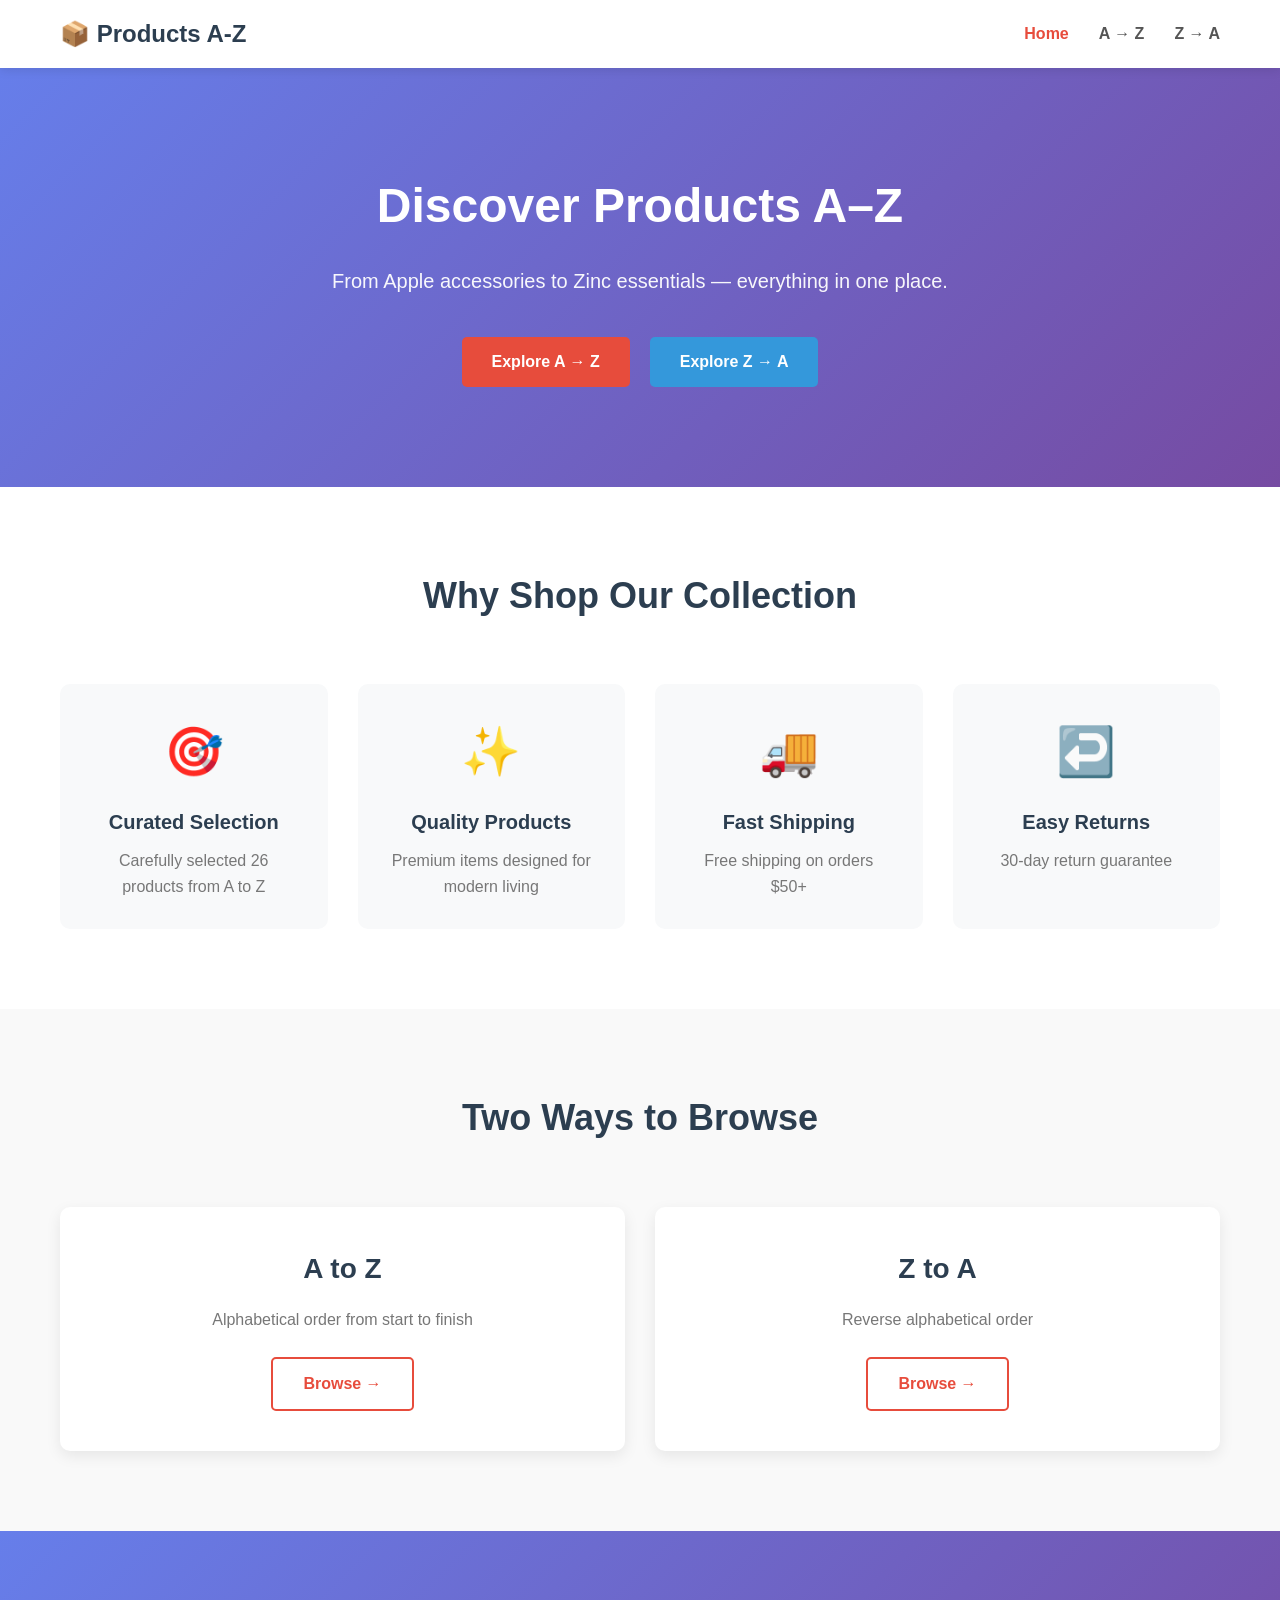
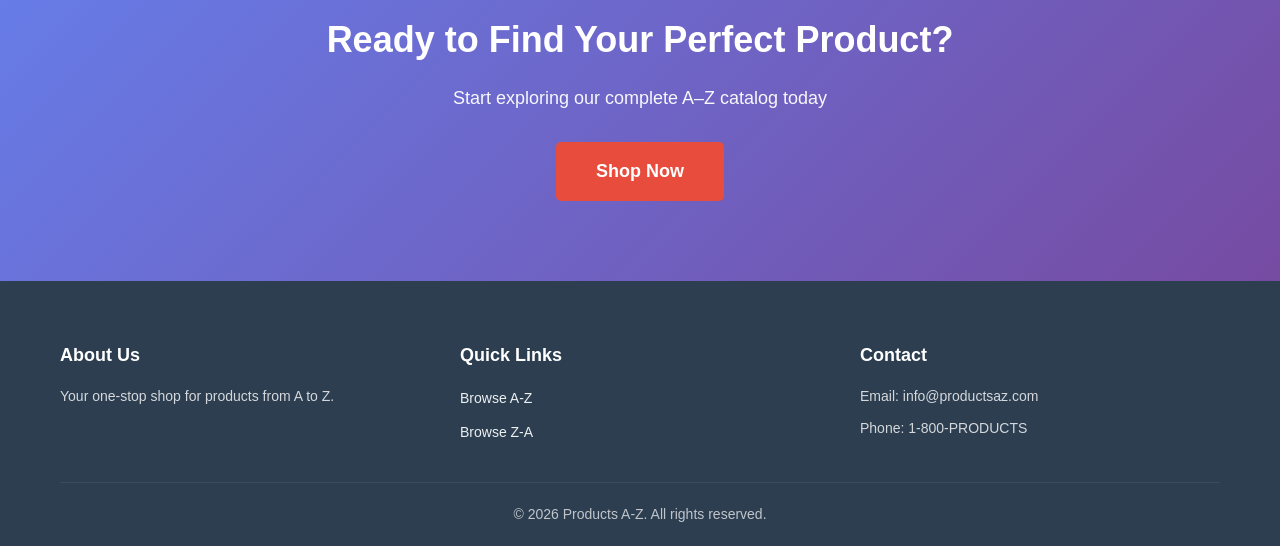
==== index.html @ 81df503f "Complete Products A-Z website with dual browse modes (A-Z and Z-A)" ====
<!DOCTYPE html>
<html lang="en">
<head>
    <meta charset="UTF-8">
    <meta name="viewport" content="width=device-width, initial-scale=1.0">
    <title>Products A to Z - Complete Catalog</title>
    <link rel="stylesheet" href="style.css">
</head>
<body>
    <!-- Navigation -->
    <nav class="navbar">
        <div class="container">
            <div class="logo">
                <h1>📦 Products A-Z</h1>
            </div>
            <ul class="nav-links">
                <li><a href="index.html" class="active">Home</a></li>
                <li><a href="products-a-z.html">A → Z</a></li>
                <li><a href="products-z-a.html">Z → A</a></li>
            </ul>
        </div>
    </nav>

    <!-- Hero Section -->
    <section class="hero">
        <div class="hero-content">
            <h2>Discover Products A–Z</h2>
            <p>From Apple accessories to Zinc essentials — everything in one place.</p>
            <div class="cta-buttons">
                <a href="products-a-z.html" class="btn btn-primary">Explore A → Z</a>
                <a href="products-z-a.html" class="btn btn-secondary">Explore Z → A</a>
            </div>
        </div>
    </section>

    <!-- Features Section -->
    <section class="features">
        <div class="container">
            <h3>Why Shop Our Collection</h3>
            <div class="features-grid">
                <div class="feature-card">
                    <div class="feature-icon">🎯</div>
                    <h4>Curated Selection</h4>
                    <p>Carefully selected 26 products from A to Z</p>
                </div>
                <div class="feature-card">
                    <div class="feature-icon">✨</div>
                    <h4>Quality Products</h4>
                    <p>Premium items designed for modern living</p>
                </div>
                <div class="feature-card">
                    <div class="feature-icon">🚚</div>
                    <h4>Fast Shipping</h4>
                    <p>Free shipping on orders $50+</p>
                </div>
                <div class="feature-card">
                    <div class="feature-icon">↩️</div>
                    <h4>Easy Returns</h4>
                    <p>30-day return guarantee</p>
                </div>
            </div>
        </div>
    </section>

    <!-- Browse Options -->
    <section class="browse-section">
        <div class="container">
            <h3>Two Ways to Browse</h3>
            <div class="browse-options">
                <div class="browse-card">
                    <h4>A to Z</h4>
                    <p>Alphabetical order from start to finish</p>
                    <a href="products-a-z.html" class="btn btn-outline">Browse →</a>
                </div>
                <div class="browse-card">
                    <h4>Z to A</h4>
                    <p>Reverse alphabetical order</p>
                    <a href="products-z-a.html" class="btn btn-outline">Browse →</a>
                </div>
            </div>
        </div>
    </section>

    <!-- CTA Section -->
    <section class="cta-section">
        <div class="container">
            <h3>Ready to Find Your Perfect Product?</h3>
            <p>Start exploring our complete A–Z catalog today</p>
            <a href="products-a-z.html" class="btn btn-primary btn-large">Shop Now</a>
        </div>
    </section>

    <!-- Footer -->
    <footer class="footer">
        <div class="container">
            <div class="footer-content">
                <div class="footer-section">
                    <h4>About Us</h4>
                    <p>Your one-stop shop for products from A to Z.</p>
                </div>
                <div class="footer-section">
                    <h4>Quick Links</h4>
                    <ul>
                        <li><a href="products-a-z.html">Browse A-Z</a></li>
                        <li><a href="products-z-a.html">Browse Z-A</a></li>
                    </ul>
                </div>
                <div class="footer-section">
                    <h4>Contact</h4>
                    <p>Email: info@productsaz.com</p>
                    <p>Phone: 1-800-PRODUCTS</p>
                </div>
            </div>
            <div class="footer-bottom">
                <p>&copy; 2026 Products A-Z. All rights reserved.</p>
            </div>
        </div>
    </footer>

    <script src="script.js"></script>
</body>
</html>
---- style.css ----
/* ==================== GLOBAL STYLES ==================== */
* {
    margin: 0;
    padding: 0;
    box-sizing: border-box;
}

body {
    font-family: 'Segoe UI', Tahoma, Geneva, Verdana, sans-serif;
    color: #333;
    background-color: #f9f9f9;
    line-height: 1.6;
}

.container {
    max-width: 1200px;
    margin: 0 auto;
    padding: 0 20px;
}

/* ==================== NAVIGATION ==================== */
.navbar {
    background-color: #fff;
    box-shadow: 0 2px 10px rgba(0, 0, 0, 0.1);
    position: sticky;
    top: 0;
    z-index: 1000;
}

.navbar .container {
    display: flex;
    justify-content: space-between;
    align-items: center;
    padding: 15px 20px;
}

.navbar .logo h1 {
    font-size: 24px;
    color: #2c3e50;
}

.nav-links {
    display: flex;
    list-style: none;
    gap: 30px;
}

.nav-links a {
    text-decoration: none;
    color: #555;
    font-weight: 600;
    transition: color 0.3s ease;
}

.nav-links a:hover,
.nav-links a.active {
    color: #e74c3c;
}

/* ==================== HERO SECTION ==================== */
.hero {
    background: linear-gradient(135deg, #667eea 0%, #764ba2 100%);
    color: white;
    padding: 100px 20px;
    text-align: center;
}

.hero-content h2 {
    font-size: 48px;
    margin-bottom: 20px;
    font-weight: 700;
}

.hero-content p {
    font-size: 20px;
    margin-bottom: 40px;
    opacity: 0.95;
}

.cta-buttons {
    display: flex;
    gap: 20px;
    justify-content: center;
    flex-wrap: wrap;
}

/* ==================== BUTTONS ==================== */
.btn {
    display: inline-block;
    padding: 12px 30px;
    border-radius: 5px;
    text-decoration: none;
    font-weight: 600;
    transition: all 0.3s ease;
    cursor: pointer;
    border: none;
    font-size: 16px;
}

.btn-primary {
    background-color: #e74c3c;
    color: white;
}

.btn-primary:hover {
    background-color: #c0392b;
    transform: translateY(-2px);
    box-shadow: 0 5px 15px rgba(231, 76, 60, 0.3);
}

.btn-secondary {
    background-color: #3498db;
    color: white;
}

.btn-secondary:hover {
    background-color: #2980b9;
    transform: translateY(-2px);
    box-shadow: 0 5px 15px rgba(52, 152, 219, 0.3);
}

.btn-outline {
    background-color: transparent;
    color: #e74c3c;
    border: 2px solid #e74c3c;
}

.btn-outline:hover {
    background-color: #e74c3c;
    color: white;
}

.btn-large {
    padding: 15px 40px;
    font-size: 18px;
}

/* ==================== FEATURES SECTION ==================== */
.features {
    background-color: white;
    padding: 80px 20px;
}

.features h3 {
    text-align: center;
    font-size: 36px;
    margin-bottom: 60px;
    color: #2c3e50;
}

.features-grid {
    display: grid;
    grid-template-columns: repeat(auto-fit, minmax(250px, 1fr));
    gap: 30px;
}

.feature-card {
    text-align: center;
    padding: 30px;
    background-color: #f8f9fa;
    border-radius: 10px;
    transition: transform 0.3s ease, box-shadow 0.3s ease;
}

.feature-card:hover {
    transform: translateY(-10px);
    box-shadow: 0 10px 30px rgba(0, 0, 0, 0.1);
}

.feature-icon {
    font-size: 48px;
    margin-bottom: 15px;
}

.feature-card h4 {
    font-size: 20px;
    margin-bottom: 10px;
    color: #2c3e50;
}

.feature-card p {
    color: #777;
}

/* ==================== BROWSE SECTION ==================== */
.browse-section {
    background-color: #f9f9f9;
    padding: 80px 20px;
}

.browse-section h3 {
    text-align: center;
    font-size: 36px;
    margin-bottom: 60px;
    color: #2c3e50;
}

.browse-options {
    display: grid;
    grid-template-columns: repeat(auto-fit, minmax(300px, 1fr));
    gap: 30px;
}

.browse-card {
    background-color: white;
    padding: 40px;
    border-radius: 10px;
    box-shadow: 0 5px 15px rgba(0, 0, 0, 0.08);
    text-align: center;
    transition: transform 0.3s ease;
}

.browse-card:hover {
    transform: translateY(-5px);
}

.browse-card h4 {
    font-size: 28px;
    margin-bottom: 15px;
    color: #2c3e50;
}

.browse-card p {
    color: #777;
    margin-bottom: 25px;
}

/* ==================== PAGE HEADER ==================== */
.page-header {
    background: linear-gradient(135deg, #667eea 0%, #764ba2 100%);
    color: white;
    padding: 60px 20px;
    text-align: center;
}

.page-header h2 {
    font-size: 42px;
    margin-bottom: 15px;
}

.page-header p {
    font-size: 18px;
    opacity: 0.95;
}

/* ==================== PRODUCTS SECTION ==================== */
.products-section {
    padding: 80px 20px;
    background-color: white;
}

.products-grid {
    display: grid;
    grid-template-columns: repeat(auto-fill, minmax(280px, 1fr));
    gap: 30px;
}

.product-card {
    background-color: white;
    border-radius: 10px;
    overflow: hidden;
    box-shadow: 0 5px 15px rgba(0, 0, 0, 0.08);
    transition: transform 0.3s ease, box-shadow 0.3s ease;
    display: flex;
    flex-direction: column;
}

.product-card:hover {
    transform: translateY(-10px);
    box-shadow: 0 15px 30px rgba(0, 0, 0, 0.15);
}

.product-image {
    width: 100%;
    height: 250px;
    object-fit: cover;
    background-color: #f0f0f0;
}

.product-content {
    padding: 25px;
    flex-grow: 1;
    display: flex;
    flex-direction: column;
}

.product-letter {
    display: inline-block;
    background-color: #e74c3c;
    color: white;
    width: 35px;
    height: 35px;
    border-radius: 50%;
    text-align: center;
    line-height: 35px;
    font-weight: bold;
    font-size: 18px;
    margin-bottom: 10px;
}

.product-name {
    font-size: 20px;
    font-weight: 700;
    color: #2c3e50;
    margin-bottom: 8px;
}

.product-tagline {
    font-size: 14px;
    color: #e74c3c;
    font-weight: 600;
    margin-bottom: 12px;
}

.product-description {
    font-size: 14px;
    color: #666;
    margin-bottom: 15px;
    flex-grow: 1;
}

.product-footer {
    display: flex;
    justify-content: space-between;
    align-items: center;
    padding-top: 15px;
    border-top: 1px solid #eee;
}

.product-price {
    font-size: 18px;
    font-weight: 700;
    color: #e74c3c;
}

.product-rating {
    color: #f39c12;
    font-size: 14px;
    font-weight: 600;
}

.product-rating::before {
    content: "★ ";
}

/* ==================== CTA SECTION ==================== */
.cta-section {
    background: linear-gradient(135deg, #667eea 0%, #764ba2 100%);
    color: white;
    padding: 80px 20px;
    text-align: center;
}

.cta-section h3 {
    font-size: 36px;
    margin-bottom: 15px;
    font-weight: 700;
}

.cta-section p {
    font-size: 18px;
    margin-bottom: 30px;
    opacity: 0.95;
}

/* ==================== FOOTER ==================== */
.footer {
    background-color: #2c3e50;
    color: white;
    padding: 60px 20px 20px;
}

.footer-content {
    display: grid;
    grid-template-columns: repeat(auto-fit, minmax(250px, 1fr));
    gap: 40px;
    margin-bottom: 30px;
}

.footer-section h4 {
    margin-bottom: 15px;
    font-size: 18px;
}

.footer-section p {
    font-size: 14px;
    opacity: 0.8;
    margin-bottom: 10px;
}

.footer-section ul {
    list-style: none;
}

.footer-section ul li {
    margin-bottom: 8px;
}

.footer-section a {
    color: #ecf0f1;
    text-decoration: none;
    font-size: 14px;
    transition: color 0.3s ease;
}

.footer-section a:hover {
    color: #e74c3c;
}

.footer-bottom {
    text-align: center;
    padding-top: 20px;
    border-top: 1px solid rgba(255, 255, 255, 0.1);
    opacity: 0.7;
    font-size: 14px;
}

/* ==================== RESPONSIVE ==================== */
@media (max-width: 768px) {
    .nav-links {
        gap: 15px;
    }

    .hero-content h2 {
        font-size: 36px;
    }

    .hero-content p {
        font-size: 16px;
    }

    .cta-buttons {
        flex-direction: column;
        align-items: center;
    }

    .btn {
        width: 100%;
        max-width: 300px;
    }

    .features h3,
    .browse-section h3,
    .cta-section h3 {
        font-size: 28px;
    }

    .products-grid {
        grid-template-columns: repeat(auto-fill, minmax(200px, 1fr));
        gap: 20px;
    }

    .product-card {
        padding: 15px;
    }

    .navbar .container {
        flex-direction: column;
        gap: 15px;
    }
}

@media (max-width: 480px) {
    .navbar .logo h1 {
        font-size: 18px;
    }

    .nav-links {
        gap: 10px;
        font-size: 14px;
    }

    .hero-content h2 {
        font-size: 24px;
    }

    .products-grid {
        grid-template-columns: 1fr;
    }

    .browse-options {
        grid-template-columns: 1fr;
    }
}
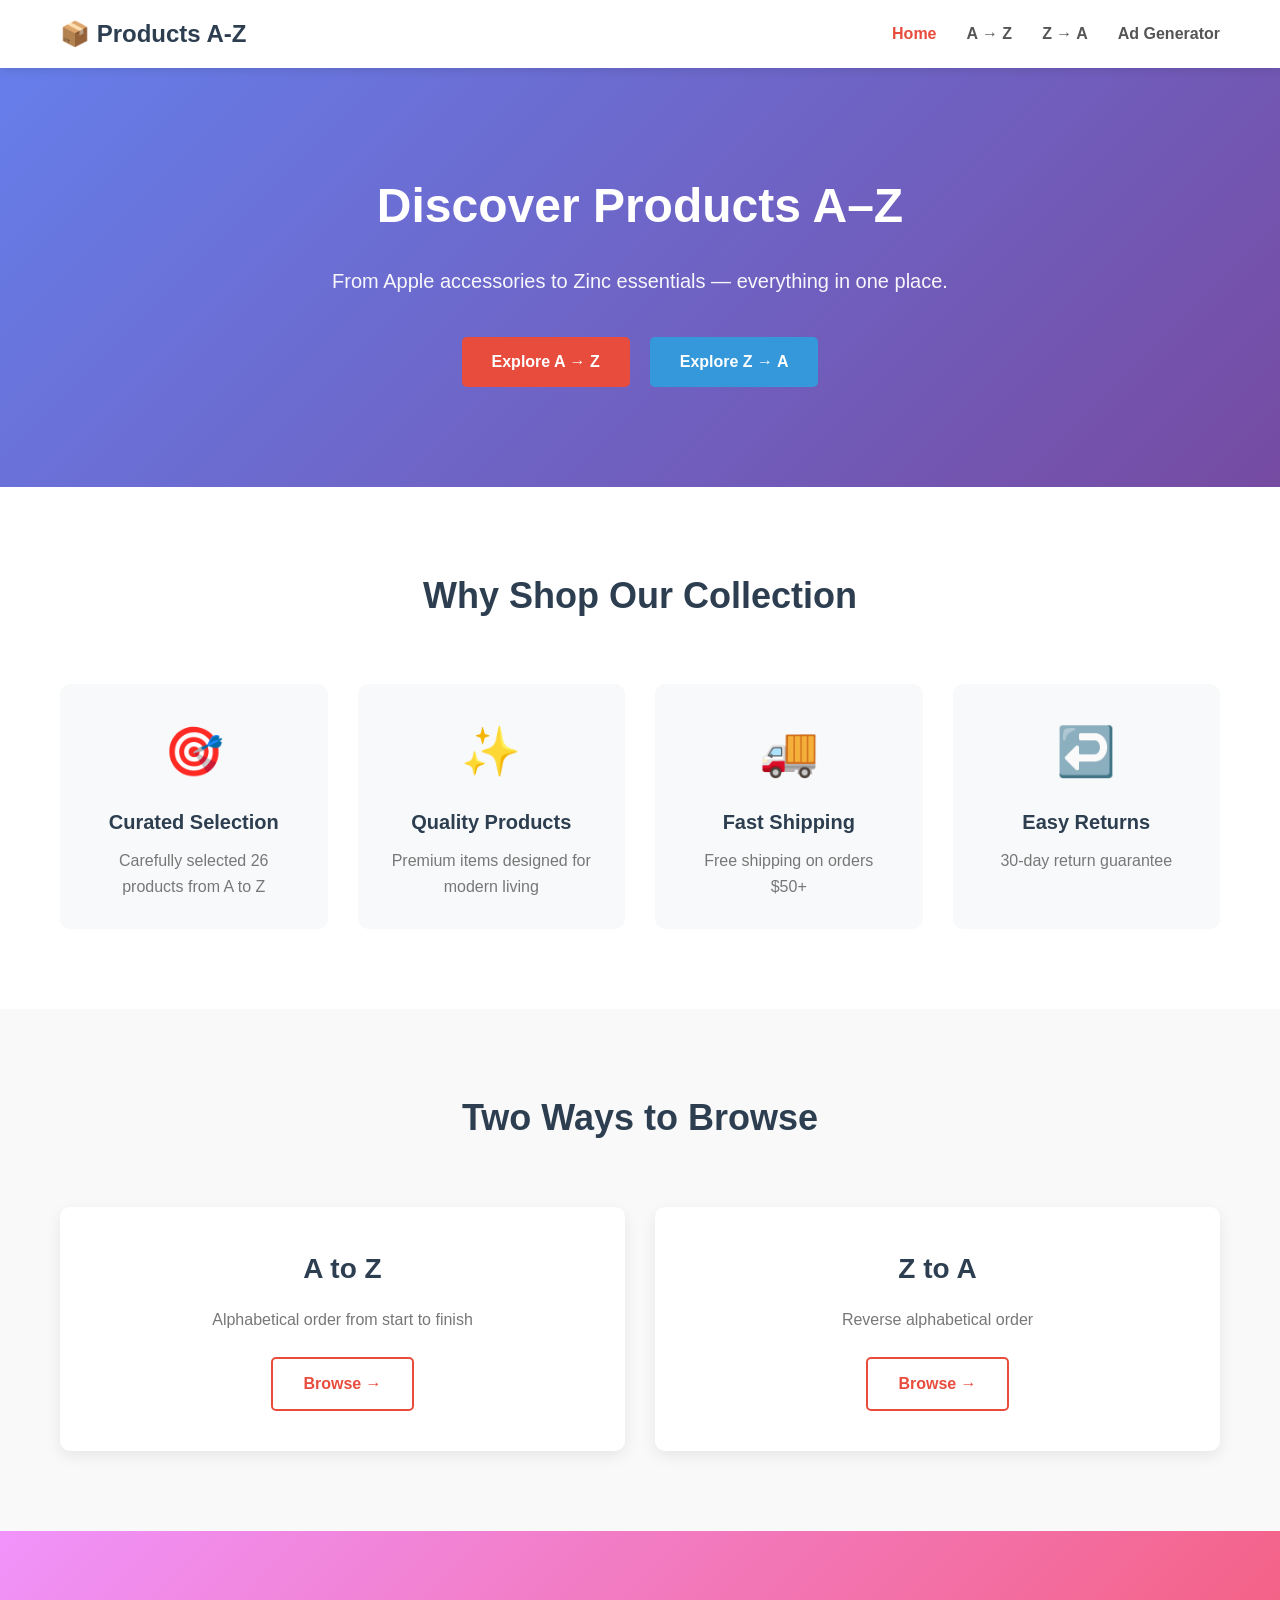
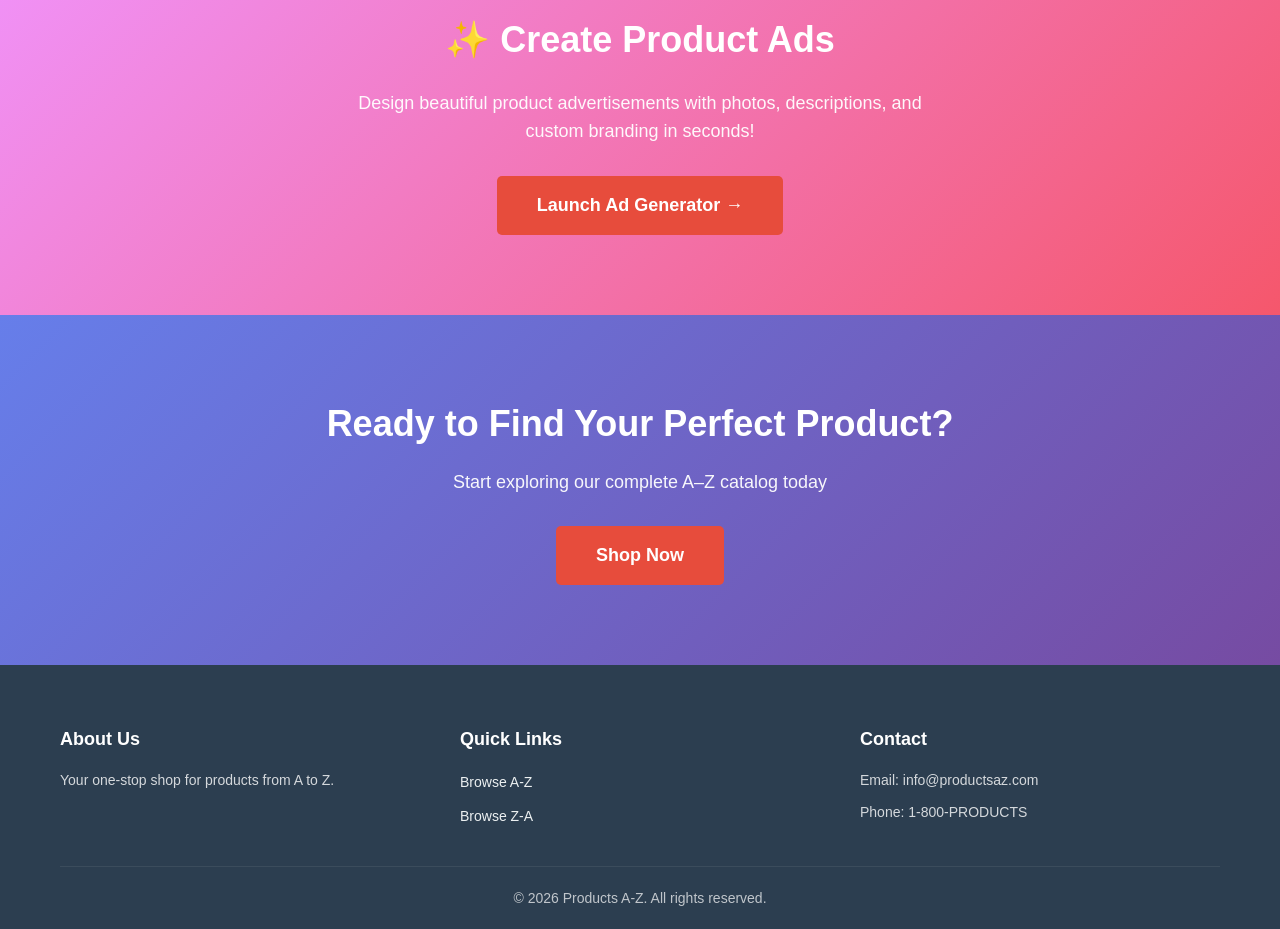
==== commit 4321c9b3: "Add Product Ad Generator - create beautiful product ads with photos and descriptions" ====
--- a/index.html
+++ b/index.html
@@ -17,6 +17,7 @@
                 <li><a href="index.html" class="active">Home</a></li>
                 <li><a href="products-a-z.html">A → Z</a></li>
                 <li><a href="products-z-a.html">Z → A</a></li>
+                <li><a href="ad-generator.html">Ad Generator</a></li>
             </ul>
         </div>
     </nav>
@@ -81,6 +82,19 @@
         </div>
     </section>
 
+    <!-- Ad Generator Section -->
+    <section style="background: linear-gradient(135deg, #f093fb 0%, #f5576c 100%); padding: 80px 20px; color: white;">
+        <div class="container">
+            <div style="text-align: center; max-width: 600px; margin: 0 auto;">
+                <h3 style="font-size: 36px; margin-bottom: 20px; color: white;">✨ Create Product Ads</h3>
+                <p style="font-size: 18px; margin-bottom: 30px; opacity: 0.95;">
+                    Design beautiful product advertisements with photos, descriptions, and custom branding in seconds!
+                </p>
+                <a href="ad-generator.html" class="btn btn-primary btn-large">Launch Ad Generator →</a>
+            </div>
+        </div>
+    </section>
+
     <!-- CTA Section -->
     <section class="cta-section">
         <div class="container">
